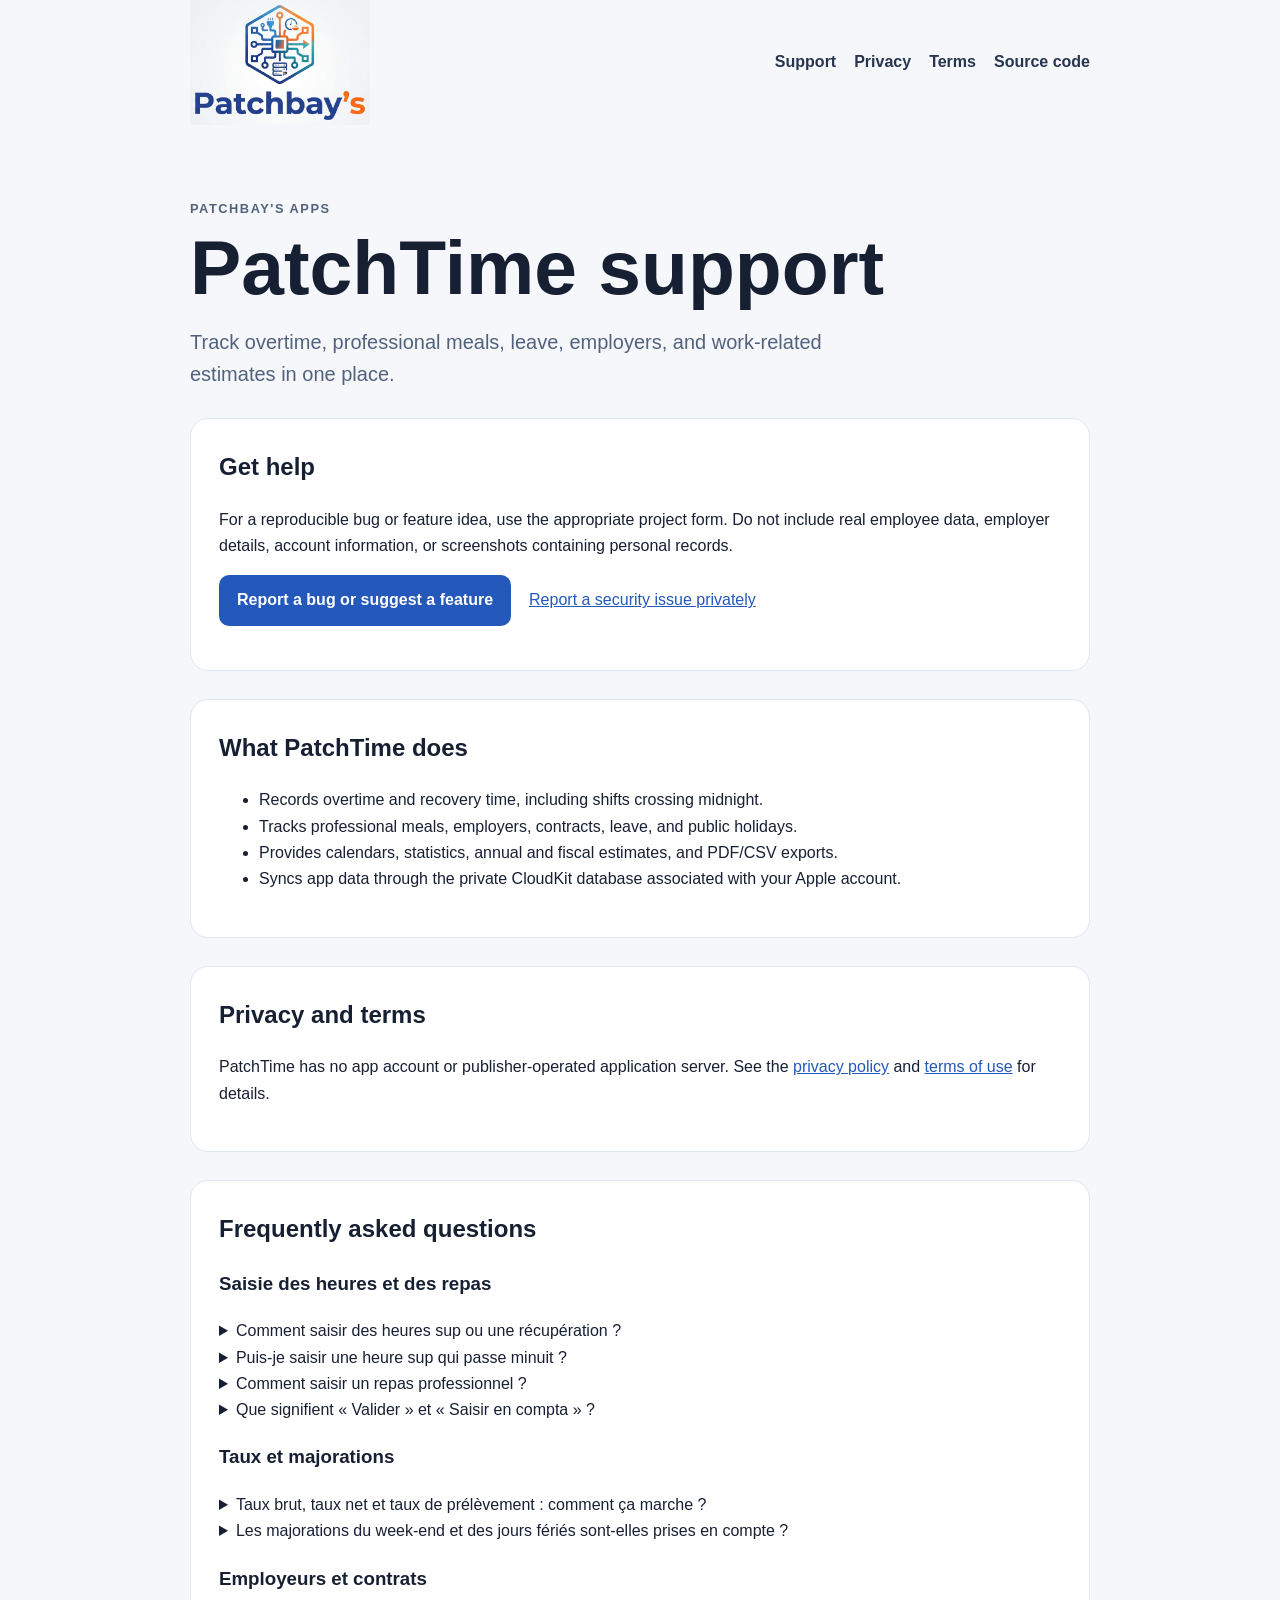
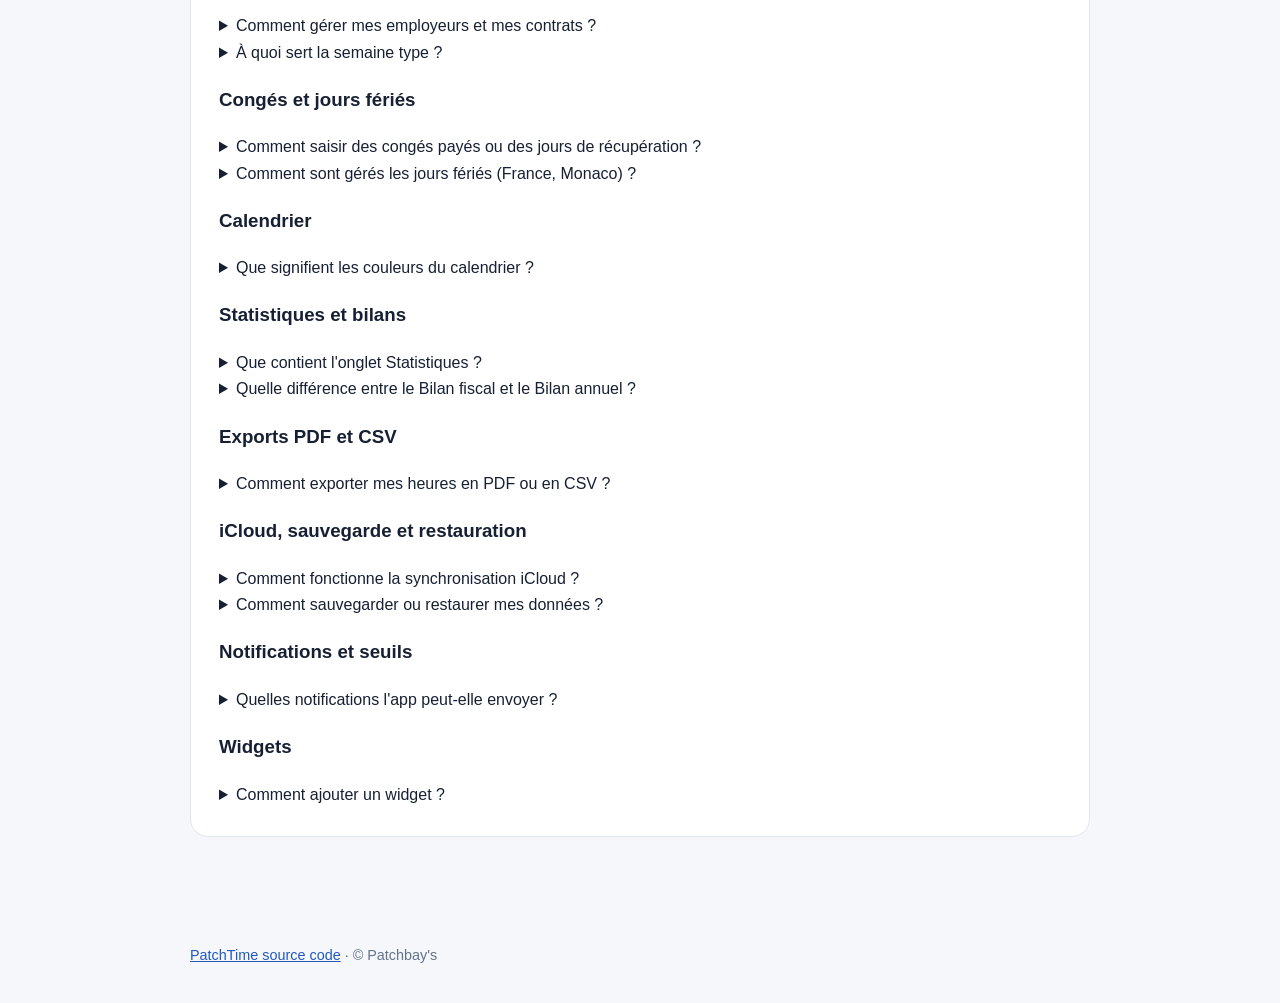
==== site/index.html @ 3a540ce5 "Initial open-source release of PatchTime v5.0.0 Signed-off-by: Antxis77 <64417162+Antxis77@users.nor" ====
<!doctype html>
<html lang="en">
<head>
  <meta charset="utf-8">
  <meta name="viewport" content="width=device-width, initial-scale=1">
  <meta name="description" content="Support, privacy, and terms for PatchTime, the iOS overtime and work-expense tracker.">
  <title>PatchTime — Support</title>
  <link rel="stylesheet" href="style.css">
  <link rel="icon" type="image/png" href="assets/favicon.png">
</head>
<body>
  <header>
    <a class="brand" href="./"><img src="assets/patchbays-logo.png" alt="Patchbay's"></a>
    <nav aria-label="Main navigation">
      <a href="./">Support</a>
      <a href="privacy/">Privacy</a>
      <a href="terms/">Terms</a>
      <a href="https://github.com/Patchbay-s/PatchTime">Source code</a>
    </nav>
  </header>
  <main>
    <p class="eyebrow">PATCHBAY'S APPS</p>
    <h1>PatchTime support</h1>
    <p class="lead">Track overtime, professional meals, leave, employers, and work-related estimates in one place.</p>
    <section>
      <h2>Get help</h2>
      <p>For a reproducible bug or feature idea, use the appropriate project form. Do not include real employee data, employer details, account information, or screenshots containing personal records.</p>
      <p class="actions">
        <a class="button" href="https://github.com/Patchbay-s/PatchTime/issues/new/choose">Report a bug or suggest a feature</a>
        <a href="https://github.com/Patchbay-s/PatchTime/security/advisories/new">Report a security issue privately</a>
      </p>
    </section>
    <section>
      <h2>What PatchTime does</h2>
      <ul>
        <li>Records overtime and recovery time, including shifts crossing midnight.</li>
        <li>Tracks professional meals, employers, contracts, leave, and public holidays.</li>
        <li>Provides calendars, statistics, annual and fiscal estimates, and PDF/CSV exports.</li>
        <li>Syncs app data through the private CloudKit database associated with your Apple account.</li>
      </ul>
    </section>
    <section>
      <h2>Privacy and terms</h2>
      <p>PatchTime has no app account or publisher-operated application server. See the <a href="privacy/">privacy policy</a> and <a href="terms/">terms of use</a> for details.</p>
    </section>
    <section>
      <h2>Frequently asked questions</h2>
      <!-- FAQ:START -->
      <h3>Saisie des heures et des repas</h3>
      <details id="saisie_heures">
        <summary>Comment saisir des heures sup ou une récupération ?</summary>
        <p>Dans l&#x27;onglet Heures Sup, touchez +. Choisissez « Heure supplémentaire » ou « Récupération », la date, l&#x27;heure de début et l&#x27;heure de fin (par pas de 15 minutes), puis un profil de taux. Les montants brut et net estimés s&#x27;affichent avant l&#x27;enregistrement. Une récupération est déduite de votre total d&#x27;heures.</p>
      </details>
      <details id="saisie_minuit">
        <summary>Puis-je saisir une heure sup qui passe minuit ?</summary>
        <p>Oui. Indiquez l&#x27;heure de début et l&#x27;heure de fin, par exemple 22:00 et 02:00 : sous les roues, le choix « Même jour » / « Lendemain (+1 j) » passe automatiquement sur Lendemain quand la fin est avant le début, et la date réelle de fin s&#x27;affiche. Vous pouvez aussi le basculer vous-même, ou utiliser « +15 min » et « +1 h », qui passent minuit ; « Réinitialiser la fin » remet la fin à une heure après le début. La saisie reste rattachée au jour où le service commence (calendrier, totaux, exports). Une saisie dure au maximum 24 h, et un début égal à la fin est refusé.</p>
      </details>
      <details id="saisie_repas">
        <summary>Comment saisir un repas professionnel ?</summary>
        <p>Dans l&#x27;onglet Heures Sup, basculez le sélecteur du haut sur « Repas », puis touchez +. Choisissez la date, l&#x27;employeur et le type de repas (déjeuner, dîner ou autre).</p>
      </details>
      <details id="valider">
        <summary>Que signifient « Valider » et « Saisir en compta » ?</summary>
        <p>« Valider » indique que vous avez vérifié une entrée : elle passe du rouge au vert dans le calendrier. « Saisir en compta » la marque comme traitée (déjà déclarée ou payée) : elle sort des totaux actifs mais reste consultable avec le filtre « Afficher les entrées traitées ». Une entrée traitée est toujours validée.</p>
      </details>
      <h3>Taux et majorations</h3>
      <details id="taux">
        <summary>Taux brut, taux net et taux de prélèvement : comment ça marche ?</summary>
        <p>Chaque profil de taux a trois champs liés : taux brut, taux net et taux de prélèvement (charges). Renseignez-en deux, le troisième est calculé automatiquement (net = brut × (1 − taux de prélèvement)). Un profil doit avoir au moins un taux pour pouvoir saisir des heures.</p>
      </details>
      <details id="majorations">
        <summary>Les majorations du week-end et des jours fériés sont-elles prises en compte ?</summary>
        <p>Oui, si vous les renseignez dans le profil de taux (pourcentages facultatifs, selon votre convention collective). Elles s&#x27;appliquent aux heures du samedi, du dimanche et des jours fériés, et s&#x27;additionnent si un jour férié tombe un week-end. Pour une saisie qui passe minuit, chaque partie est majorée selon son propre jour. L&#x27;app ne gère pas de majoration de nuit.</p>
      </details>
      <h3>Employeurs et contrats</h3>
      <details id="employeurs">
        <summary>Comment gérer mes employeurs et mes contrats ?</summary>
        <p>Réglages › Employeurs / Contrats. Pour chaque employeur, ajoutez des contrats CDI, CDD ou CDDU avec leurs dates, un volume hebdomadaire et la distance domicile-travail. Les profils de taux sont rattachés à un employeur.</p>
      </details>
      <details id="semaine_type">
        <summary>À quoi sert la semaine type ?</summary>
        <p>La semaine type décrit vos jours habituellement travaillés pour un employeur. Elle sert de base au Bilan fiscal (frais kilométriques et de repas) sans devoir saisir chaque journée. Une saisie réelle reste prioritaire sur la semaine type.</p>
      </details>
      <h3>Congés et jours fériés</h3>
      <details id="conges">
        <summary>Comment saisir des congés payés ou des jours de récupération ?</summary>
        <p>Réglages › Congés / Récup, puis +. Choisissez le type (congé payé ou récupération), un jour ou plusieurs jours, et éventuellement l&#x27;employeur. Ces jours apparaissent dans le calendrier, les Statistiques et le Bilan fiscal.</p>
      </details>
      <details id="feries">
        <summary>Comment sont gérés les jours fériés (France, Monaco) ?</summary>
        <p>Réglages › Pays / jours fériés. Pour la France, la liste officielle est téléchargée depuis calendrier.api.gouv.fr. Monaco n&#x27;a pas de source officielle en ligne : l&#x27;app fournit une liste modifiable, à vérifier chaque année. Les jours fériés servent au calendrier et aux majorations.</p>
      </details>
      <h3>Calendrier</h3>
      <details id="calendrier">
        <summary>Que signifient les couleurs du calendrier ?</summary>
        <p>Chaque jour peut afficher plusieurs pastilles : marron pour les jours fériés, congés et récupérations, bleu pour les jours travaillés, jaune pour les repas, vert pour les heures sup validées et rouge pour les heures sup ou repas à valider. Vous pouvez changer ces couleurs dans Réglages › Couleurs du calendrier.</p>
      </details>
      <h3>Statistiques et bilans</h3>
      <details id="statistiques">
        <summary>Que contient l&#x27;onglet Statistiques ?</summary>
        <p>L&#x27;onglet Statistiques regroupe des blocs que vous affichez ou masquez : heures travaillées, répartition par employeur, évolution mensuelle, frais réels estimés, repas, congés et récupérations, heures traitées. Deux options permettent d&#x27;inclure la semaine type et les entrées traitées dans les totaux.</p>
      </details>
      <details id="bilans">
        <summary>Quelle différence entre le Bilan fiscal et le Bilan annuel ?</summary>
        <p>Le Bilan annuel récapitule une année : heures, gains, jours travaillés, répartition par employeur et comparaison avec l&#x27;année précédente. Le Bilan fiscal estime vos frais réels (kilomètres et repas) et les compare à l&#x27;abattement forfaitaire de 10 %. Ce sont des estimations indicatives, pas un conseil fiscal. Les deux bilans sont exportables en PDF.</p>
      </details>
      <h3>Exports PDF et CSV</h3>
      <details id="exports">
        <summary>Comment exporter mes heures en PDF ou en CSV ?</summary>
        <p>Réglages › Export PDF mensuel ou Export CSV comptable : choisissez le mois et le profil, puis partagez le document (Mail, Fichiers, impression…). Les PDF sont toujours générés sur fond clair, même en mode sombre.</p>
      </details>
      <h3>iCloud, sauvegarde et restauration</h3>
      <details id="icloud">
        <summary>Comment fonctionne la synchronisation iCloud ?</summary>
        <p>Vos données sont synchronisées entre vos appareils connectés au même compte iCloud via votre base privée CloudKit. L&#x27;état de la synchronisation est visible dans les Réglages.</p>
      </details>
      <details id="sauvegarde">
        <summary>Comment sauvegarder ou restaurer mes données ?</summary>
        <p>Réglages › Sauvegarde / Restauration crée un fichier JSON contenant vos heures, repas, employeurs et profils, à garder dans Fichiers ou à envoyer. La restauration ajoute les données manquantes sans rien supprimer ni dupliquer.</p>
      </details>
      <h3>Notifications et seuils</h3>
      <details id="notifications">
        <summary>Quelles notifications l&#x27;app peut-elle envoyer ?</summary>
        <p>Réglages › Notifications : un rappel quotidien à l&#x27;heure de votre choix pour saisir vos heures, un rappel annuel pour la période de déclaration de revenus et des alertes configurables sur les seuils d&#x27;heures et de repas. Les seuils sont indicatifs : vérifiez la réglementation en vigueur.</p>
      </details>
      <h3>Widgets</h3>
      <details id="widgets">
        <summary>Comment ajouter un widget ?</summary>
        <p>Touchez longuement l&#x27;écran d&#x27;accueil, puis Modifier › Ajouter un widget et cherchez « PatchTime ». Le widget « Heures Supplémentaires » (petit ou moyen) affiche les heures, gains et repas du mois ; le widget d&#x27;écran verrouillé affiche les heures du mois ; le widget « Par Employeur » affiche les statistiques de l&#x27;employeur sélectionné.</p>
      </details>
      <!-- FAQ:END -->
    </section>
  </main>
  <footer><a href="https://github.com/Patchbay-s/PatchTime">PatchTime source code</a> · © Patchbay's</footer>
</body>
</html>
---- site/style.css ----
:root {
  color-scheme: light;
  font-family: -apple-system, BlinkMacSystemFont, "Segoe UI", sans-serif;
  color: #172033;
  background: #f5f7fb;
}

* { box-sizing: border-box; }

body { margin: 0; }

header, main, footer { width: min(900px, calc(100% - 40px)); margin: 0 auto; }

header {
  min-height: 96px;
  display: flex;
  align-items: center;
  justify-content: space-between;
  gap: 24px;
}

.brand img { display: block; width: 180px; height: auto; }
nav { display: flex; flex-wrap: wrap; gap: 18px; }
a { color: #2458ba; }
nav a { color: #27354e; text-decoration: none; font-weight: 600; }

main {
  padding: 64px 0 88px;
}

.eyebrow { color: #52627c; font-size: .8rem; font-weight: 700; letter-spacing: .12em; }
h1 { margin: 8px 0 14px; font-size: clamp(2.5rem, 8vw, 4.8rem); line-height: 1; }
h2 { margin-top: 0; }
.lead { max-width: 680px; color: #52627c; font-size: 1.25rem; line-height: 1.6; }
.muted { color: #64748b; }

section {
  margin-top: 28px;
  padding: 28px;
  border: 1px solid #e0e6f0;
  border-radius: 18px;
  background: #fff;
  line-height: 1.65;
}

.actions { display: flex; flex-wrap: wrap; align-items: center; gap: 18px; }
.button {
  display: inline-block;
  padding: 12px 18px;
  border-radius: 10px;
  color: #fff;
  background: #2458ba;
  font-weight: 700;
  text-decoration: none;
}

footer { padding: 22px 0 40px; color: #64748b; font-size: .9rem; }

@media (max-width: 620px) {
  header { align-items: flex-start; flex-direction: column; padding: 20px 0; }
  main { padding-top: 36px; }
  section { padding: 20px; }
}
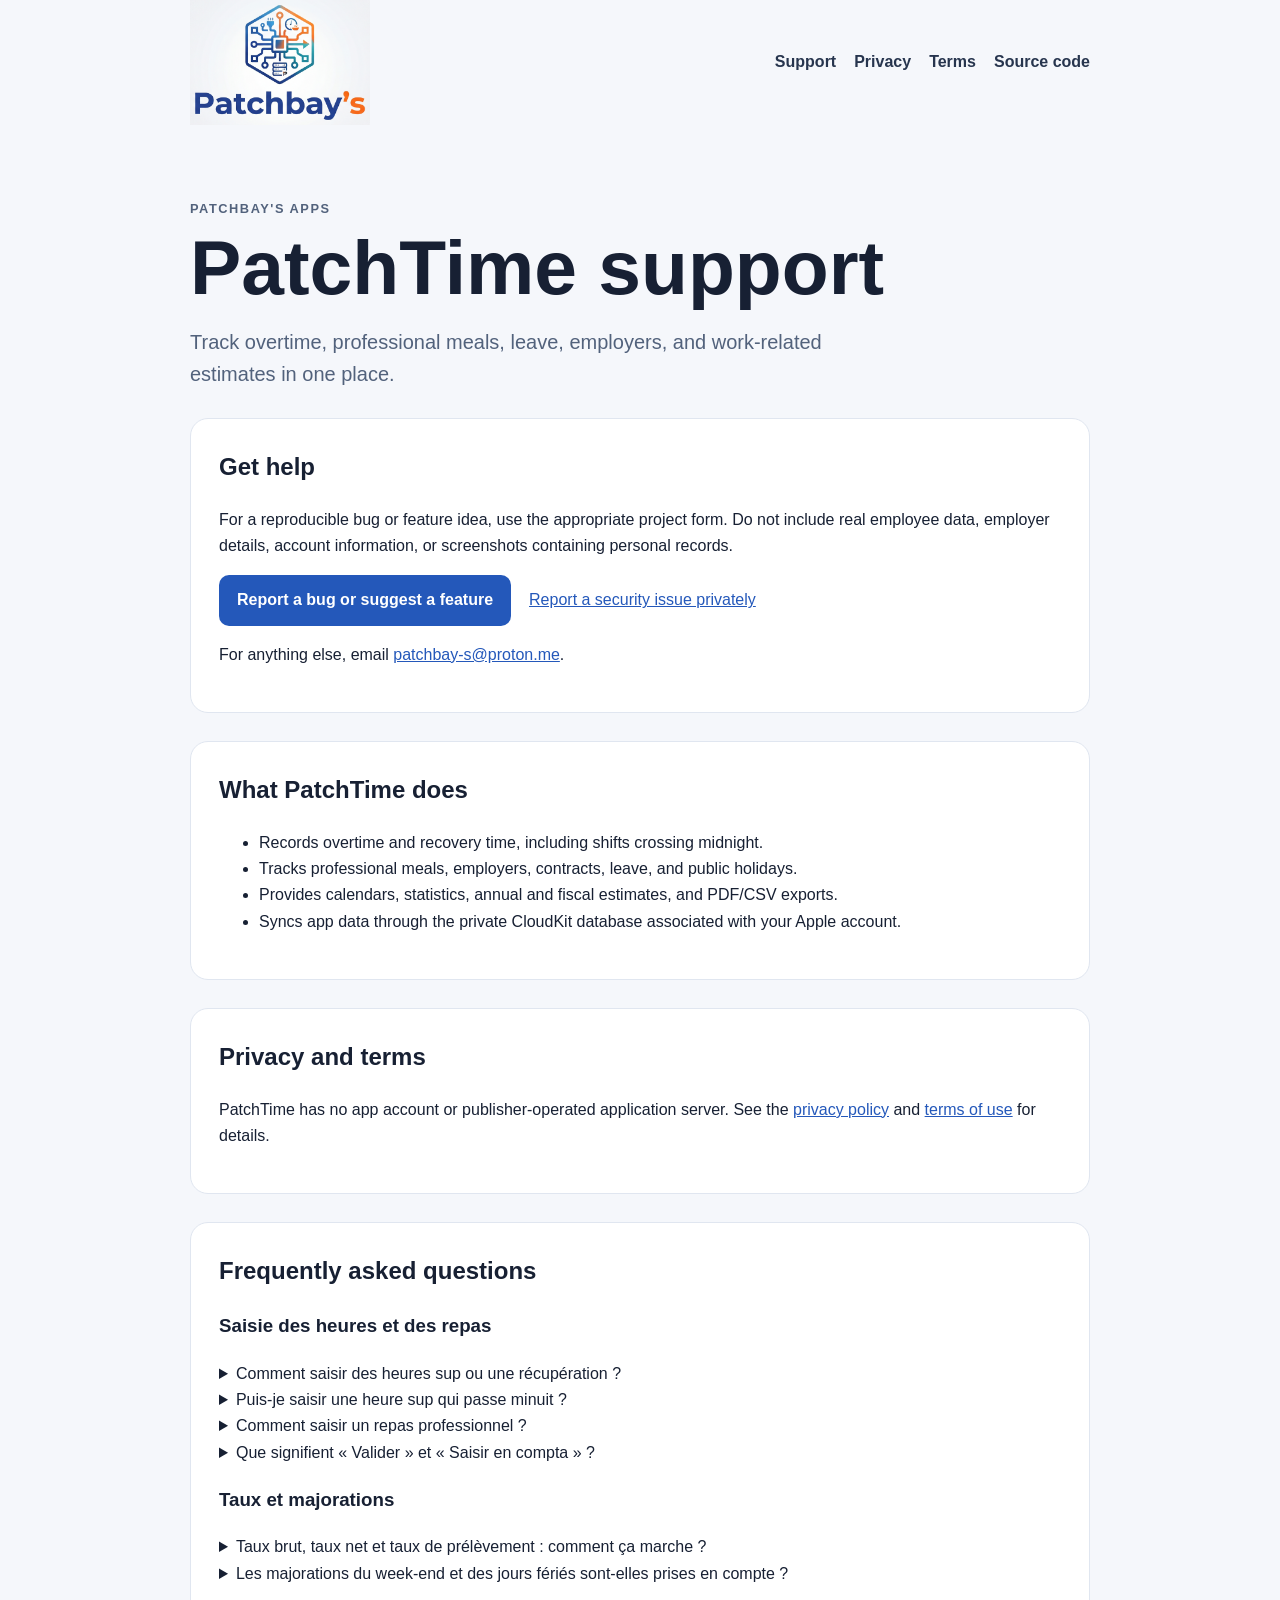
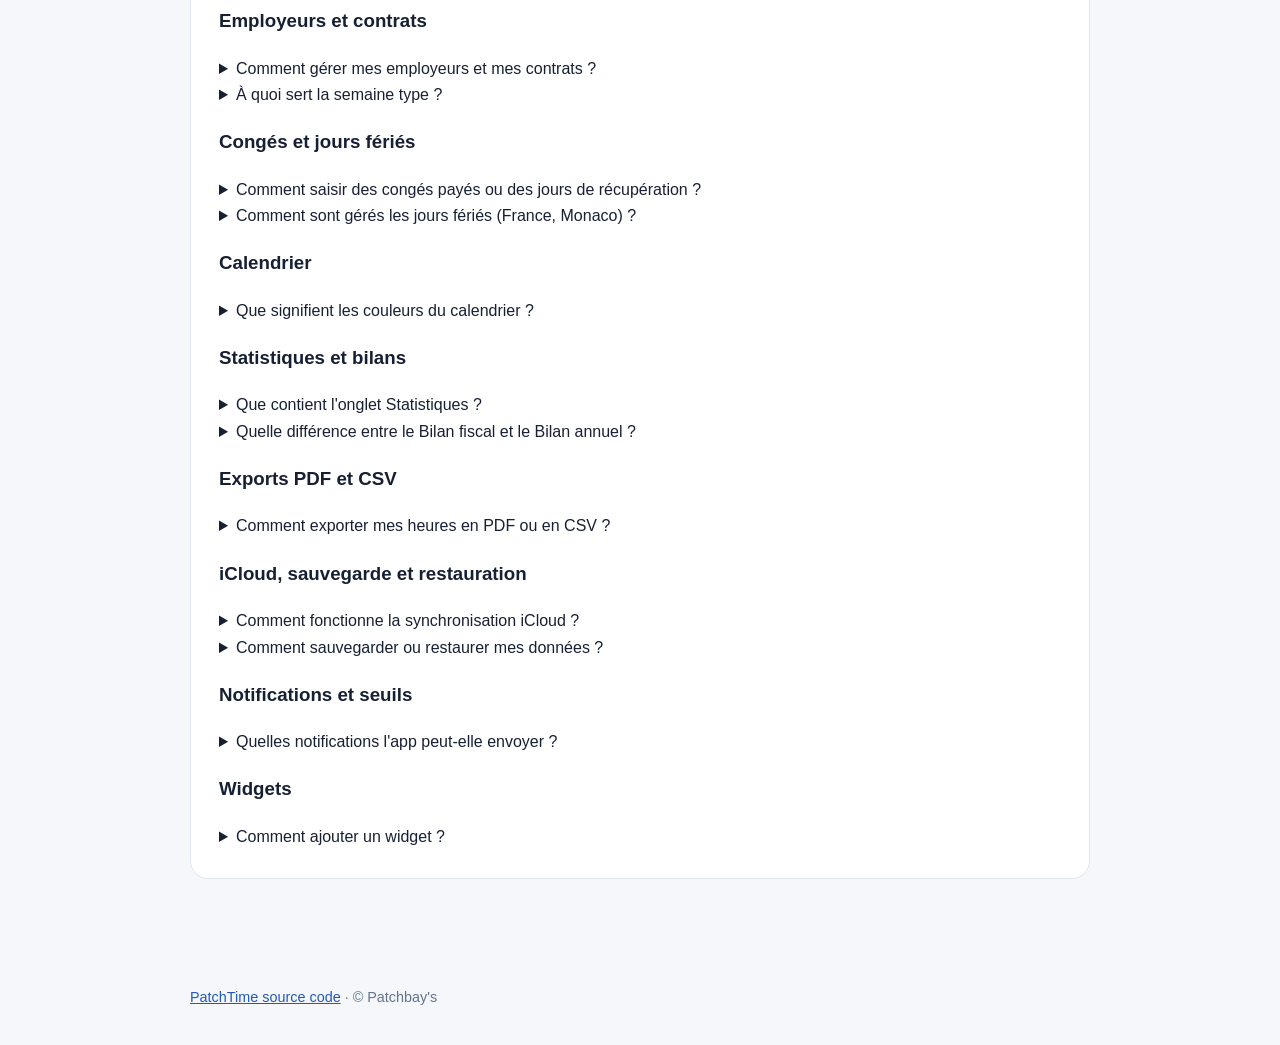
==== commit 15820613: "Drop ad tracking declarations and add support email - PrivacyInfo.xcprivacy still declared device ID" ====
--- a/site/index.html
+++ b/site/index.html
@@ -29,6 +29,7 @@
         <a class="button" href="https://github.com/Patchbay-s/PatchTime/issues/new/choose">Report a bug or suggest a feature</a>
         <a href="https://github.com/Patchbay-s/PatchTime/security/advisories/new">Report a security issue privately</a>
       </p>
+      <p>For anything else, email <a href="mailto:patchbay-s@proton.me">patchbay-s@proton.me</a>.</p>
     </section>
     <section>
       <h2>What PatchTime does</h2>
